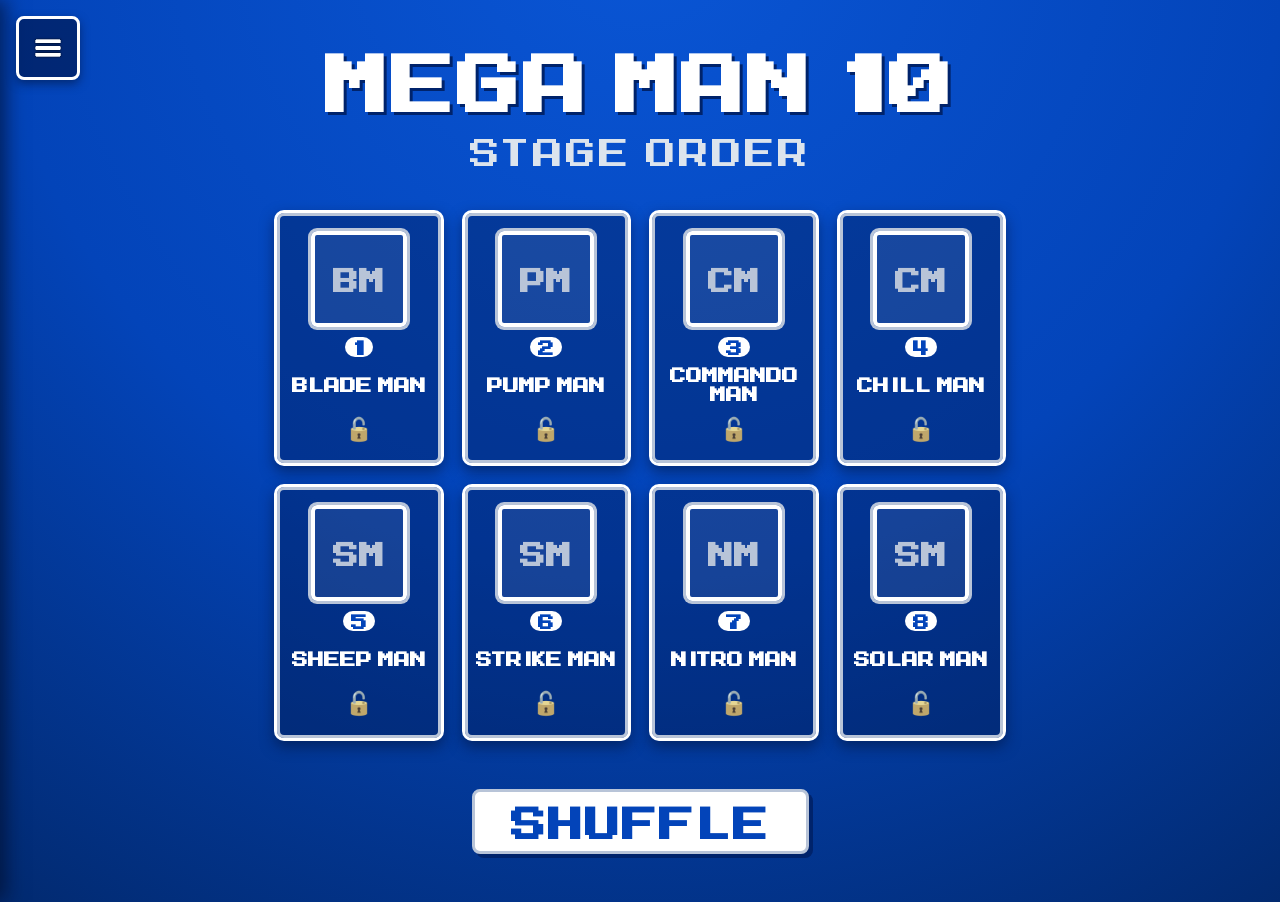
==== mega-man-10/index.html @ 79009bf4 "Add files via upload" ====
<!DOCTYPE html>
<html lang="en">
<head>
    <meta charset="UTF-8">
    <meta name="viewport" content="width=device-width, initial-scale=1.0">
    <title>Mega Man 10 Shuffle</title>
    <link rel="stylesheet" href="../style.css">
</head>
<body>
    <button id="menu-btn" type="button" aria-label="Select game" aria-expanded="false" aria-controls="game-menu">
        <img id="menu-icon" alt="">
    </button>
    <div id="menu-overlay" class="menu-overlay"></div>
    <nav id="game-menu" class="game-menu" aria-hidden="true">
        <p class="game-menu-title">Select Game</p>
        <ul id="game-list" class="game-list"></ul>
    </nav>

    <main id="game-view" class="container" data-game-id="10">
        <h1 id="game-title"></h1>
        <br>
        <p class="subtitle">Stage Order</p>
        <br>
        <div id="boss-grid" class="boss-grid"></div>
        <br>

        <button id="shuffle-btn" type="button">Shuffle</button>
    </main>

    <script src="../shared/app.js"></script>
</body>
</html>
---- style.css ----
@font-face {
    font-family: 'Mega Man 2';
    src: url('assets/megaman_2.ttf') format('truetype');
    font-weight: normal;
    font-style: normal;
    font-display: swap;
}

* {
    margin: 0;
    padding: 0;
    box-sizing: border-box;
}

:root {
    --menu-btn-size: clamp(44px, 5vw, 72px);
    --menu-btn-offset-y: max(16px, env(safe-area-inset-top));
    --menu-btn-offset-x: max(16px, env(safe-area-inset-left));
}

body {
    min-height: 100vh;
    display: flex;
    align-items: center;
    justify-content: center;
    background: radial-gradient(circle at 50% -10%, #0a56d6 0%, #0344b9 55%, #022a70 100%);
    font-family: 'Mega Man 2', 'Courier New', Courier, monospace;
    color: #ffffff;
    padding: 24px 16px;
}

.container {
    width: 100%;
    max-width: 780px;
    text-align: center;
    padding: 24px;
}

.hidden {
    display: none;
}

h1 {
    font-size: clamp(3rem, 5vw, 4rem);
    letter-spacing: 2px;
    text-transform: uppercase;
    text-shadow: 3px 3px 0 #00236b;
}

.home-view {
    width: 100%;
    max-width: 780px;
    text-align: center;
    padding: 24px;
}

.home-title {
    font-size: clamp(3rem, 5vw, 4rem);
    letter-spacing: 2px;
    text-transform: uppercase;
    text-shadow: 3px 3px 0 #00236b;
}

.flavor-text {
    margin-top: 28px;
    color: #b8c4d8;
    font-size: 0.9rem;
    letter-spacing: 0.5px;
}

.game-covers {
    display: flex;
    flex-wrap: wrap;
    justify-content: center;
    gap: 20px;
}

.cover-card {
    width: 220px;
    padding: 0;
    background: rgba(0, 20, 70, 0.35);
    border: 3px solid #ffffff;
    border-radius: 10px;
    overflow: hidden;
    cursor: pointer;
    font-family: inherit;
    color: #ffffff;
    box-shadow: inset 0 0 0 3px #b8c4d8, 0 6px 14px rgba(0, 15, 50, 0.5);
    transition: transform 0.18s ease, border-color 0.18s ease, box-shadow 0.18s ease, filter 0.25s ease, opacity 0.25s ease;
}

.game-covers.dimming .cover-card:not(.preview-active) {
    filter: grayscale(85%);
    opacity: 0.6;
}

.cover-card:hover {
    transform: translateY(-4px);
    border-color: #F0B838;
    box-shadow: inset 0 0 0 3px #b8c4d8, 0 10px 18px rgba(0, 15, 50, 0.55);
}

.cover-card img {
    display: block;
    width: 100%;
    height: 220px;
    object-fit: cover;
}

.cover-card .cover-title {
    display: block;
    padding: 10px 8px;
    text-transform: uppercase;
    font-weight: bold;
    letter-spacing: 1px;
    font-size: 1rem;
    background: rgba(0, 0, 0, 0.25);
}

.cover-card.no-cover {
    height: 220px;
    display: flex;
    align-items: center;
    justify-content: center;
}

.cover-card.no-cover .cover-title {
    background: none;
    font-size: 1.3rem;
}

.cover-card:focus-visible {
    outline: 3px solid #F0B838;
    outline-offset: 2px;
}

@media (max-width: 640px) {
    .cover-card {
        width: 45%;
        min-width: 140px;
    }

    .cover-card img,
    .cover-card.no-cover {
        height: 160px;
    }
}

.subtitle {
    margin-top: 8px;
    margin-bottom: 28px;
    color: #dce4ed;
    text-transform: uppercase;
    letter-spacing: 3px;
    font-size: clamp(1.5rem, 5vw, 1.9rem);
}

.boss-grid {
    --cols: 4;
    display: flex;
    flex-wrap: wrap;
    justify-content: center;
    gap: 18px;
}

.boss-card {
    width: calc((100% - (var(--cols) - 1) * 18px) / var(--cols));
    min-width: 160px;
    background: rgba(0, 20, 70, 0.35);
    border: 3px solid #ffffff;
    border-radius: 10px;
    padding: 18px 10px;
    display: flex;
    flex-direction: column;
    align-items: center;
    transition: transform 0.18s ease, border-color 0.18s ease, box-shadow 0.18s ease;
    cursor: grab;
    box-shadow: inset 0 0 0 3px #b8c4d8, 0 6px 14px rgba(0, 15, 50, 0.5);
}

.boss-card:hover {
    transform: translateY(-4px);
    border-color: #F0B838;
    box-shadow: inset 0 0 0 3px #b8c4d8, 0 10px 18px rgba(0, 15, 50, 0.55);
}

.boss-card.locked {
    border-color: #b8c4d8;
    background: rgba(0, 30, 90, 0.5);
    opacity: 0.8;
    cursor: not-allowed;
}

.boss-card.locked:hover {
    transform: none;
    border-color: #b8c4d8;
    box-shadow: inset 0 0 0 3px #b8c4d8, 0 6px 14px rgba(0, 15, 50, 0.5);
}

.boss-card.drop-target {
    border-color: #F0B838;
    transform: scale(1.05);
    box-shadow: inset 0 0 0 3px #F0B838, 0 0 16px rgba(240, 184, 56, 0.6);
}

.lock-btn {
    display: flex;
    align-items: center;
    justify-content: center;
    width: 32px;
    height: 32px;
    margin: 10px auto 0;
    font-size: 1.4rem;
    background: rgba(0, 0, 0, 0);
    border: none;
    border-radius: 50%;
    cursor: pointer;
    filter: grayscale(60%);
    transition: filter 0.15s ease, transform 0.15s ease, background 0.15s ease;
}

.lock-btn:hover {
    filter: none;
    background: rgba(0, 0, 0, 0);
    transform: scale(1.15);
}

.portrait-frame {
    width: 96px;
    height: 96px;
    display: block;
    margin: 0 auto 10px;
    background: #000000;
    border: 4px solid #ffffff;
    border-radius: 6px;
    box-shadow: 0 0 0 3px #b8c4d8;
    position: relative;
}

.portrait-frame img {
    width: 96px;
    height: 96px;
    display: block;
    image-rendering: pixelated;
}

.portrait-frame .quick-man-portrait {
    width: 132px;
    height: 138px;
    position: absolute;
    left: -18px;
    top: -24px;
}

.boss-card .order {
    display: inline-block;
    min-width: 24px;
    padding: 2px 8px;
    margin-bottom: 8px;
    color: #0344b9;
    background: #ffffff;
    border-radius: 12px;
    font-weight: bold;
}

.boss-card .name {
    display: flex;
    align-items: center;
    justify-content: center;
    min-height: 2.4em;
    font-size: 1rem;
    font-weight: bold;
    text-transform: uppercase;
    line-height: 1.2;
}

#shuffle-btn {
    margin-top: 32px;
    padding: 12px 36px;
    font-family: inherit;
    font-size: 2.2rem;
    font-weight: bold;
    text-transform: uppercase;
    letter-spacing: 2px;
    color: #0344b9;
    background: #ffffff;
    border: 3px solid #b8c4d8;
    border-radius: 8px;
    cursor: pointer;
    box-shadow: 4px 4px 0 #00236b;
    transition: background 0.15s ease, transform 0.1s ease, box-shadow 0.1s ease;
}

#shuffle-btn:hover {
    transform: translateY(-4px);
    background: #F0B838;
    box-shadow: inset 0 0 0 3px #b8c4d8, 0 10px 18px rgba(0, 15, 50, 0.55);
}

#shuffle-btn:active {
    transform: translateY(2px);
    box-shadow: 2px 2px 0 #00236b;
}

#shuffle-btn:focus-visible,
.lock-btn:focus-visible,
.boss-card:focus-visible {
    outline: 3px solid #F0B838;
    outline-offset: 2px;
}

#menu-btn {
    position: fixed;
    top: var(--menu-btn-offset-y);
    left: var(--menu-btn-offset-x);
    z-index: 30;
    width: var(--menu-btn-size);
    height: var(--menu-btn-size);
    display: flex;
    align-items: center;
    justify-content: center;
    background: rgba(0, 20, 70, 0.6);
    border: 3px solid #ffffff;
    border-radius: 8px;
    cursor: pointer;
    -webkit-tap-highlight-color: transparent;
    touch-action: manipulation;
    box-shadow: 0 4px 10px rgba(0, 15, 50, 0.5);
    transition: transform 0.15s ease, border-color 0.15s ease;
}

#menu-btn:hover {
    border-color: #F0B838;
    transform: translateY(-2px);
}

#menu-btn img {
    width: 55%;
    height: 55%;
    image-rendering: pixelated;
}

.menu-overlay {
    position: fixed;
    inset: 0;
    background: rgba(0, 10, 35, 0.6);
    opacity: 0;
    pointer-events: none;
    transition: opacity 0.2s ease;
    z-index: 20;
}

.menu-overlay.open {
    opacity: 1;
    pointer-events: auto;
}

.game-menu {
    position: fixed;
    top: 0;
    left: 0;
    height: 100vh;
    width: min(260px, 78vw);
    background: #022a70;
    border-right: 3px solid #ffffff;
    box-shadow: 6px 0 18px rgba(0, 10, 35, 0.6);
    padding: calc(var(--menu-btn-offset-y) + var(--menu-btn-size) + 20px) 20px 20px calc(20px + var(--menu-btn-offset-x));
    transform: translateX(-100%);
    transition: transform 0.25s ease;
    z-index: 25;
    overflow-y: auto;
}

.game-menu.open {
    transform: translateX(0);
}

.game-menu-title {
    text-transform: uppercase;
    letter-spacing: 2px;
    color: #dce4ed;
    margin-bottom: 16px;
    font-size: 1rem;
}

.game-list {
    list-style: none;
    display: flex;
    flex-direction: column;
    gap: 8px;
}

.game-option {
    width: 100%;
    text-align: left;
    padding: 10px 14px;
    min-height: 44px;
    font-family: inherit;
    font-size: 0.95rem;
    text-transform: uppercase;
    letter-spacing: 1px;
    color: #ffffff;
    background: rgba(255, 255, 255, 0.08);
    border: 2px solid #b8c4d8;
    border-radius: 6px;
    cursor: pointer;
    -webkit-tap-highlight-color: transparent;
    touch-action: manipulation;
    transition: background 0.15s ease, border-color 0.15s ease, transform 0.15s ease, filter 0.25s ease, opacity 0.25s ease;
}

.game-list.dimming .game-option:not(.preview-active) {
    filter: grayscale(85%);
    opacity: 0.6;
}

.game-option:hover {
    border-color: #F0B838;
    transform: translateX(4px);
}

.game-option.active {
    background: #F0B838;
    border-color: #F0B838;
    color: #0344b9;
}

.portrait-frame.no-image {
    display: flex;
    align-items: center;
    justify-content: center;
    background: rgba(255, 255, 255, 0.08);
}

.portrait-initials {
    font-size: 1.6rem;
    font-weight: bold;
    color: #b8c4d8;
}

@media (max-width: 640px) {
    .boss-grid {
        --cols: 2;
    }

    .boss-card {
        min-width: 150px;
    }

    .game-menu {
        width: min(240px, 82vw);
    }

    /* grid content often exceeds viewport height on mobile, pinning the
       container to the top, so reserve space below the fixed menu button */
    body {
        padding-top: max(72px, calc(env(safe-area-inset-top) + 60px));
    }
}

@media (max-width: 360px) {
    .boss-grid {
        --cols: 1;
        max-width: 220px;
        margin: 0 auto;
    }

    :root {
        --menu-btn-offset-y: max(12px, env(safe-area-inset-top));
        --menu-btn-offset-x: max(12px, env(safe-area-inset-left));
    }

    .game-menu {
        width: min(210px, 85vw);
        padding-left: calc(16px + var(--menu-btn-offset-x));
        padding-right: 16px;
    }
}
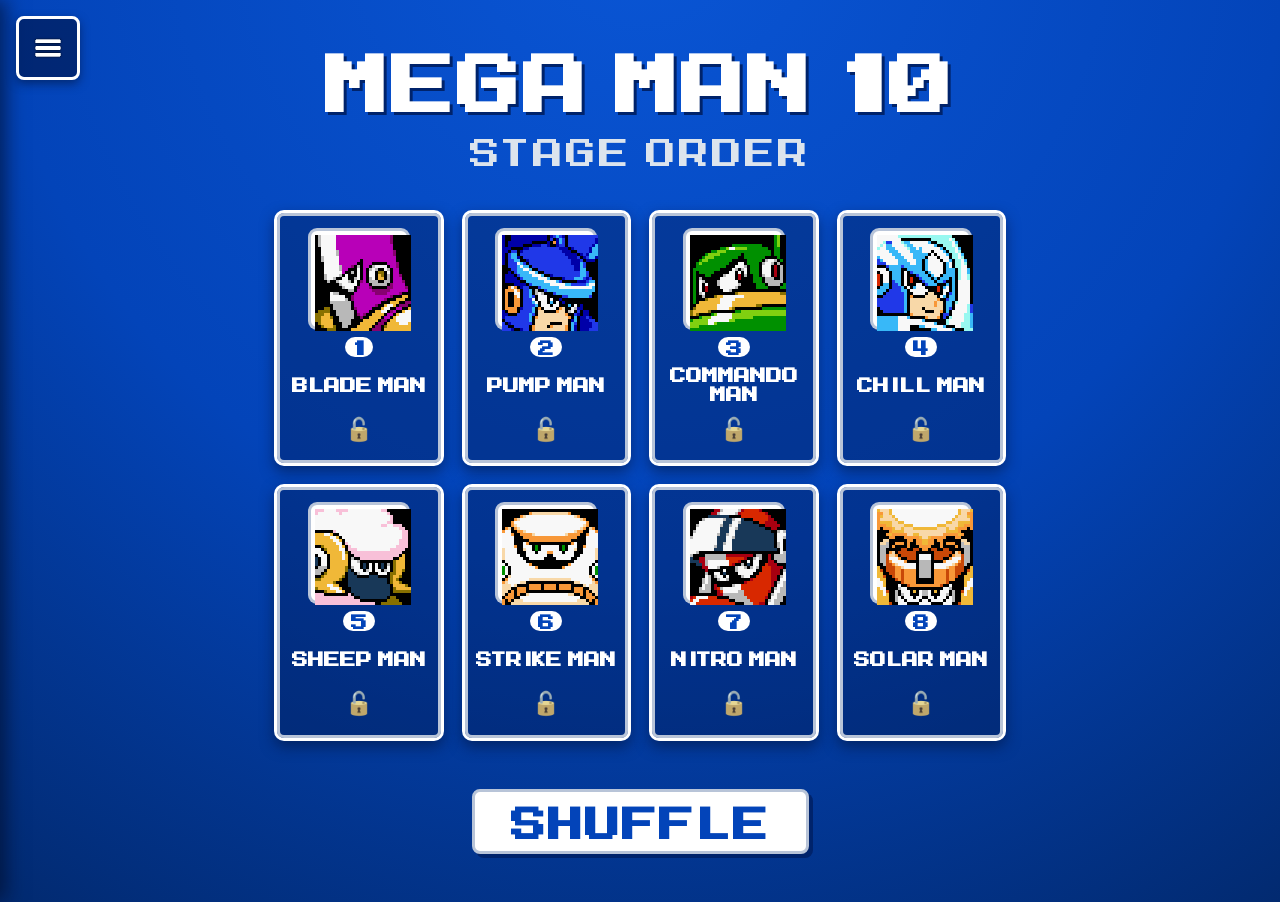
==== commit f898b166: "Add files via upload" ====
--- a/mega-man-10/index.html
+++ b/mega-man-10/index.html
@@ -4,6 +4,7 @@
     <meta charset="UTF-8">
     <meta name="viewport" content="width=device-width, initial-scale=1.0">
     <title>Mega Man 10 Shuffle</title>
+    <link rel="icon" type="image/png" href="../assets/favicon.png">
     <link rel="stylesheet" href="../style.css">
 </head>
 <body>
@@ -12,8 +13,15 @@
     </button>
     <div id="menu-overlay" class="menu-overlay"></div>
     <nav id="game-menu" class="game-menu" aria-hidden="true">
-        <p class="game-menu-title">Select Game</p>
+        <button id="home-btn" type="button" class="game-option">Home</button>
+        <p class="game-menu-title">Classic Series</p>
         <ul id="game-list" class="game-list"></ul>
+        <div class="menu-donate">
+         <style>.pp-8ZA954SJUMY6G{text-align:left;border:none;border-radius:0.25rem;min-width:11.625rem;padding:0 2rem;height:2.625rem;font-weight:bold;background-color:#FFD140;color:#000000;font-family:'Mega Man 2','Helvetica Neue',Arial,sans-serif;font-size:1rem;line-height:1.25rem;cursor:pointer;}</style>
+         <form action="https://www.paypal.com/ncp/payment/8ZA954SJUMY6G" method="post" target="_blank" style="display:inline-grid;justify-items:center;align-content:start;gap:0.5rem;">
+         <input class="pp-8ZA954SJUMY6G" type="submit" value="Donate" />
+         </form>
+        </div>
     </nav>
 
     <main id="game-view" class="container" data-game-id="10">
--- a/style.css
+++ b/style.css
@@ -52,6 +52,10 @@
     max-width: 780px;
     text-align: center;
     padding: 24px;
+    background: rgba(0, 20, 70, 0.35);
+    border: 3px solid #ffffff;
+    border-radius: 10px;
+    box-shadow: inset 0 0 0 3px #b8c4d8;
 }
 
 .home-title {
@@ -369,10 +373,16 @@
     transition: transform 0.25s ease;
     z-index: 25;
     overflow-y: auto;
+    display: flex;
+    flex-direction: column;
 }
 
 .game-menu.open {
     transform: translateX(0);
+}
+
+#home-btn {
+    margin-bottom: 20px;
 }
 
 .game-menu-title {
@@ -388,6 +398,40 @@
     display: flex;
     flex-direction: column;
     gap: 8px;
+}
+
+.menu-donate {
+    margin-top: auto;
+    padding-top: 40px;
+    display: flex;
+    justify-content: center;
+}
+
+.menu-donate form {
+    width: 100%;
+}
+
+/* extra class beats the per-page inline <style> block's single-class rule */
+.menu-donate .pp-8ZA954SJUMY6G {
+    display: block;
+    width: 100%;
+    min-width: 0;
+    height: auto;
+    min-height: 44px;
+    padding: 10px 14px;
+    text-transform: uppercase;
+    letter-spacing: 1px;
+    font-size: 0.95rem;
+    color: #F0B838;
+    background-color: rgba(255, 255, 255, 0.08);
+    border: 2px solid #b8c4d8;
+    border-radius: 6px;
+    transition: background 0.15s ease, border-color 0.15s ease, transform 0.15s ease;
+}
+
+.menu-donate .pp-8ZA954SJUMY6G:hover {
+    border-color: #F0B838;
+    transform: translateX(4px);
 }
 
 .game-option {
